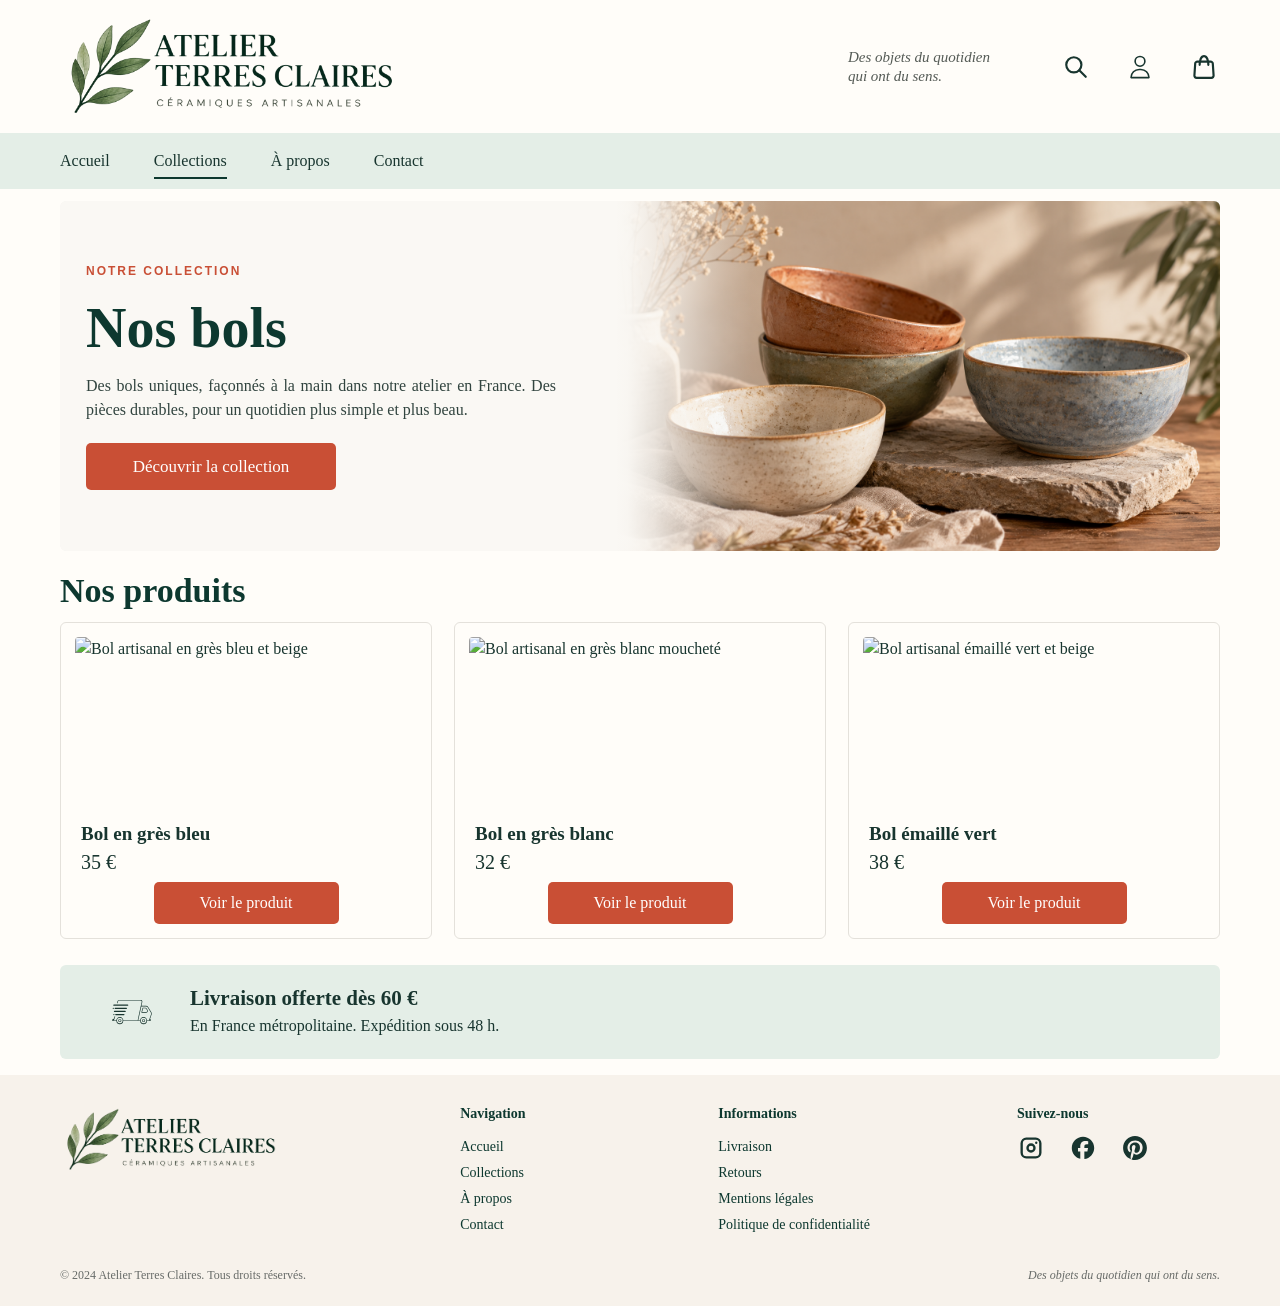
==== index.html @ c50631d5 "Ajout initial de la maquette Terres Claires" ====
<!doctype html>
<html lang="fr">
  <head>
    <meta charset="UTF-8" />
    <meta name="viewport" content="width=device-width, initial-scale=1" />
    <meta
      name="description"
      content="Découvrez la collection de bols artisanaux Atelier Terres Claires, façonnés à la main en France."
    />
    <title>Nos bols | Atelier Terres Claires</title>
    <link rel="stylesheet" href="style.css" />
    <script src="script.js" defer></script>
  </head>
  <body>
    <!-- =====================================================
         HEADER
    ====================================================== -->
    <header class="site-header">
      <!-- ===================================================
           PARTIE SUPÉRIEURE HEADER
      ==================================================== -->
      <div class="header-top">
        <!-- Logo -->
        <a
          href="index.html"
          class="header-logo"
          aria-label="Retour à l'accueil - Atelier Terres Claires"
        >
          <img
            src="images/logo-detoure.png"
            alt="Atelier Terres Claires - Céramiques artisanales"
          />
        </a>
        <!-- Signature -->
        <p class="header-signature">
          Des objets du quotidien<br />
          qui ont du sens.
        </p>
        <!-- =================================================
             ACTIONS UTILISATEUR
        ================================================== -->
        <nav class="header-actions" aria-label="Actions utilisateur">
          <ul>
            <!-- Recherche -->
            <li>
              <a href="#" aria-label="Rechercher">
                <img src="icons/search.svg" alt="" aria-hidden="true" />
              </a>
            </li>
            <!-- Compte utilisateur -->
            <li>
              <a href="#" aria-label="Accéder à mon compte">
                <img src="icons/user.svg" alt="" aria-hidden="true" />
              </a>
            </li>
            <!-- Panier -->
            <li>
              <a href="#" aria-label="Voir mon panier">
                <img src="icons/shopping-bag.svg" alt="" aria-hidden="true" />
              </a>
            </li>
            <!-- =============================================
                 BURGER MOBILE
                 Masqué sur desktop
            ============================================== -->
            <li class="menu-toggle">
              <button
                type="button"
                aria-label="Ouvrir le menu"
                aria-expanded="false"
                aria-controls="navigation-principale"
              >
                <span></span>
                <span></span>
                <span></span>
              </button>
            </li>
          </ul>
        </nav>
      </div>
      <!-- ===================================================
           NAVIGATION PRINCIPALE
      ==================================================== -->
      <nav
        id="navigation-principale"
        class="main-navigation"
        aria-label="Navigation principale"
      >
        <ul>
          <li>
            <a href="index.html"> Accueil </a>
          </li>

          <li>
            <a href="index.html" aria-current="page"> Collections </a>
          </li>

          <li>
            <a href="a-propos.html"> À propos </a>
          </li>

          <li>
            <a href="contact.html"> Contact </a>
          </li>
        </ul>
      </nav>
    </header>
    <!-- =====================================================
         CONTENU PRINCIPAL
    ====================================================== -->
    <main>
      <!-- ===================================================
           HERO / PRÉSENTATION COLLECTION
      ==================================================== -->
      <section class="collection-hero" aria-labelledby="collection-title">
        <!-- Contenu du hero -->
        <div class="collection-hero-content">
          <p class="collection-label">Notre collection</p>
          <h1 id="collection-title">Nos bols</h1>
          <p class="collection-description">
            Des bols uniques, façonnés à la main dans notre atelier en France.
            Des pièces durables, pour un quotidien plus simple et plus beau.
          </p>
          <a href="#produits" class="button button-primary">
            Découvrir la collection
          </a>
        </div>
        <!-- Image hero -->
        <figure class="collection-hero-image">
          <img
            src="images/decouvrir-collection.png"
            alt="Collection de bols artisanaux en céramique dans un décor naturel"
          />
        </figure>
      </section>
      <!-- ===================================================
           PRODUITS
      ==================================================== -->
      <section
        id="produits"
        class="products-section"
        aria-labelledby="products-title"
      >
        <h2 id="products-title">Nos produits</h2>
        <div class="products-grid">
          <!-- =================================================
               PRODUIT 1
          ================================================== -->
          <article class="product-card">
            <figure>
              <img
                src="images/bol-bleu-beige.png"
                alt="Bol artisanal en grès bleu et beige"
              />
            </figure>
            <h3>Bol en grès bleu</h3>
            <p class="product-price">35 €</p>
            <a
              href="product.html"
              class="button button-product"
              aria-label="Voir le produit Bol en grès bleu"
            >
              Voir le produit
            </a>
          </article>
          <!-- =================================================
               PRODUIT 2
          ================================================== -->
          <article class="product-card">
            <figure>
              <img
                src="images/bol-blanc-mouchete.png"
                alt="Bol artisanal en grès blanc moucheté"
              />
            </figure>
            <h3>Bol en grès blanc</h3>
            <p class="product-price">32 €</p>
            <a
              href="#"
              class="button button-product"
              aria-label="Voir le produit Bol en grès blanc"
            >
              Voir le produit
            </a>
          </article>
          <!-- =================================================
               PRODUIT 3
          ================================================== -->
          <article class="product-card">
            <figure>
              <img
                src="images/bol-vert-beige.png"
                alt="Bol artisanal émaillé vert et beige"
              />
            </figure>
            <h3>Bol émaillé vert</h3>
            <p class="product-price">38 €</p>
            <a
              href="#"
              class="button button-product"
              aria-label="Voir le produit Bol émaillé vert"
            >
              Voir le produit
            </a>
          </article>
        </div>
      </section>
      <!-- ===================================================
           INFORMATION LIVRAISON
      ==================================================== -->
      <aside class="delivery-info" aria-labelledby="livraison-titre">
        <!-- Icône -->
        <img
          class="delivery-icon"
          src="icons/truck-delivery.svg"
          alt=""
          aria-hidden="true"
        />
        <!-- Texte -->
        <div class="delivery-content">
          <h2 id="livraison-titre">Livraison offerte dès 60 €</h2>
          <p>En France métropolitaine. Expédition sous 48 h.</p>
        </div>
      </aside>
    </main>
    <!-- =====================================================
         FOOTER
    ====================================================== -->
    <footer class="site-footer">
      <!-- ===================================================
           PARTIE PRINCIPALE FOOTER
      ==================================================== -->
      <div class="footer-main">
        <!-- =================================================
             1. IDENTITÉ
        ================================================== -->
        <div class="footer-brand">
          <a
            href="index.html"
            aria-label="Retour à l'accueil - Atelier Terres Claires"
          >
            <img
              src="images/logo-detoure.png"
              alt="Atelier Terres Claires - Céramiques artisanales"
            />
          </a>
        </div>
        <!-- =================================================
             2. NAVIGATION
        ================================================== -->
        <nav class="footer-navigation" aria-label="Navigation du pied de page">
          <h2>Navigation</h2>
          <ul>
            <li>
              <a href="index.html"> Accueil </a>
            </li>

            <li>
              <a href="index.html"> Collections </a>
            </li>

            <li>
              <a href="a-propos.html"> À propos </a>
            </li>

            <li>
              <a href="contact.html"> Contact </a>
            </li>
          </ul>
        </nav>
        <!-- =================================================
             3. INFOS
        ================================================== -->
        <nav
          class="footer-information"
          aria-label="Informations légales et pratiques"
        >
          <h2>Informations</h2>
          <ul>
            <li>
              <a href="#"> Livraison </a>
            </li>

            <li>
              <a href="#"> Retours </a>
            </li>

            <li>
              <a href="#"> Mentions légales </a>
            </li>

            <li>
              <a href="#"> Politique de confidentialité </a>
            </li>
          </ul>
        </nav>

        <!-- =================================================
             4. RS
        ================================================== -->
        <div class="footer-social">
          <h2>Suivez-nous</h2>
          <ul>
            <!-- Instagram -->
            <li>
              <a href="#" aria-label="Instagram">
                <img
                  src="icons/brand-instagram.svg"
                  alt=""
                  aria-hidden="true"
                />
              </a>
            </li>
            <!-- Facebook -->
            <li>
              <a href="#" aria-label="Facebook">
                <img src="icons/brand-facebook.svg" alt="" aria-hidden="true" />
              </a>
            </li>
            <!-- Pinterest -->
            <li>
              <a href="#" aria-label="Pinterest">
                <img
                  src="icons/brand-pinterest.svg"
                  alt=""
                  aria-hidden="true"
                />
              </a>
            </li>
          </ul>
        </div>
      </div>

      <!-- ===================================================
           PARTIE INFÉRIEURE FOOTER
      ==================================================== -->
      <div class="footer-bottom">
        <!-- Copyright -->
        <p class="footer-copyright">
          © 2024 Atelier Terres Claires. Tous droits réservés.
        </p>
        <!-- Signature -->
        <p class="footer-signature">Des objets du quotidien qui ont du sens.</p>
      </div>
    </footer>
  </body>
</html>
---- style.css ----
/* ==========================================================
   ATELIER TERRES CLAIRES
   Desktop + Mobile ≤ 650 px
========================================================== */

/* ==========================================================
   1. VARIABLES
========================================================== */

:root {
  --vert-fonce: #0d382f;
  --vert-clair: #e4eee7;
  --terracotta: #c94f35;
  --terracotta-hover: #ad402d;
  --blanc-casse: #fffdf9;
  --hero-bg: #faf8f4;
  --beige-footer: #f7f2eb;
  --texte: #18352f;
  --texte-secondaire: #555b56;
  --bordure: #e4e1db;
  --largeur-contenu: 1160px;
}
/* ==========================================================
   2. BASE / RESET
========================================================== */
*,
*::before,
*::after {
  box-sizing: border-box;
}

html {
  scroll-behavior: smooth;
}

body {
  margin: 0;
  background: var(--blanc-casse);
  color: var(--texte);
  font-family: Georgia, "Times New Roman", serif;
  font-size: 16px;
  line-height: 1.5;
}

img {
  display: block;
  max-width: 100%;
}

figure,
h1,
h2,
h3,
p {
  margin: 0;
}

ul {
  margin: 0;
  padding: 0;
  list-style: none;
}

a {
  color: inherit;
  text-decoration: none;
}

/* ==========================================================
   3. ACCESSIBILITÉ
========================================================== */
a:focus-visible,
button:focus-visible {
  outline: 3px solid var(--terracotta);
  outline-offset: 3px;
}

/* ==========================================================
   4. HEADER
========================================================== */
.site-header {
  width: 100%;
  background: var(--blanc-casse);
}

.header-top {
  width: 100%;
  max-width: var(--largeur-contenu);
  min-height: 112px;
  margin: 0 auto;
  padding: 10px 0;
  display: grid;
  grid-template-columns: 1fr auto auto;
  align-items: center;
  gap: 70px;
}

/* Logo */
.header-logo {
  display: block;
  width: 340px;
  max-width: 100%;
}

.header-logo img {
  width: 100%;
  height: auto;
}

/* Signature */

.header-signature {
  color: var(--texte-secondaire);
  font-size: 15px;
  font-style: italic;
  line-height: 1.25;
  white-space: nowrap;
}

/* ==========================================================
   5. ACTIONS HEADER
========================================================== */

.header-actions ul {
  display: flex;
  align-items: center;
  gap: 32px;
}

.header-actions li:not(.menu-toggle) {
  display: flex;
  align-items: center;
}

.header-actions a {
  width: 32px;
  height: 32px;
  display: flex;
  align-items: center;
  justify-content: center;
}

.header-actions img {
  width: 26px;
  height: 26px;
  object-fit: contain;
}

/* ==========================================================
   6. BURGER
========================================================== */

/* Caché sur desktop */

.header-actions .menu-toggle {
  display: none !important;
}

.menu-toggle button {
  width: 30px;
  height: 30px;
  margin: 0;
  padding: 3px;
  display: flex;
  flex-direction: column;
  justify-content: space-around;
  background: transparent;
  border: 0;
  cursor: pointer;
}

.menu-toggle span {
  display: block;
  width: 100%;
  height: 2px;
  background: var(--vert-fonce);
}

/* ==========================================================
   7. NAVIGATION PRINCIPALE
========================================================== */

.main-navigation {
  width: 100%;
  background: var(--vert-clair);
}

.main-navigation ul {
  width: 100%;
  max-width: var(--largeur-contenu);
  height: 56px;
  margin: 0 auto;
  display: flex;
  align-items: center;
  gap: 44px;
}

.main-navigation li {
  height: 100%;
  display: flex;
  align-items: center;
}

.main-navigation a {
  position: relative;
  height: 100%;
  display: flex;
  align-items: center;
  font-size: 16px;
}

.main-navigation a[aria-current="page"]::after {
  content: "";
  position: absolute;
  right: 0;
  bottom: 10px;
  left: 0;
  height: 2px;
  background: var(--vert-fonce);
}

/* ==========================================================
   8. CONTENU PRINCIPAL
========================================================== */

main {
  width: 100%;
  max-width: var(--largeur-contenu);
  margin: 0 auto;
  padding: 12px 0 16px;
}

/* ==========================================================
   9. HERO
========================================================== */

.collection-hero {
  position: relative;
  width: 100%;
  height: 350px;
  display: grid;
  grid-template-columns: 48% 52%;
  overflow: hidden;
  background: var(--hero-bg);
  border-radius: 6px;
}

/* Contenu */

.collection-hero-content {
  position: relative;
  z-index: 3;
  padding: 36px 26px;
  display: flex;
  flex-direction: column;
  align-items: flex-start;
  justify-content: center;
  background: var(--hero-bg);
}

.collection-label {
  margin-bottom: 20px;
  color: var(--terracotta);
  font-family: Arial, Helvetica, sans-serif;
  font-size: 12px;
  font-weight: 700;
  letter-spacing: 2px;
  text-transform: uppercase;
}

.collection-hero h1 {
  margin-bottom: 18px;
  color: var(--vert-fonce);
  font-size: 56px;
  line-height: 1;
}

.collection-description {
  max-width: 470px;
  margin-bottom: 22px;
  color: #31443f;
  font-size: 16px;
  line-height: 1.45;
  text-align: justify;
}

/* Image */

.collection-hero-image {
  position: relative;
  width: calc(100% + 2px);
  height: 100%;
  margin-left: -2px;
  overflow: hidden;
}

.collection-hero-image img {
  width: 100%;
  height: 100%;
  object-fit: cover;
  object-position: center;
}

/* Fondu */
.collection-hero-image::before {
  content: "";
  position: absolute;
  z-index: 2;
  top: 0;
  bottom: 0;
  left: 0;
  width: 160px;
  pointer-events: none;
  background: linear-gradient(
    to right,
    var(--hero-bg) 0%,
    rgba(250, 248, 244, 0.98) 8%,
    rgba(250, 248, 244, 0.85) 25%,
    rgba(250, 248, 244, 0.6) 45%,
    rgba(250, 248, 244, 0.3) 68%,
    rgba(250, 248, 244, 0.1) 85%,
    transparent 100%
  );
}

/* ==========================================================
   10. BOUTONS
========================================================== */

.button {
  display: inline-flex;
  align-items: center;
  justify-content: center;
  border-radius: 5px;
}

.button-primary,
.button-product {
  background: var(--terracotta);
  color: #fff;
}

.button-primary {
  min-width: 250px;
  padding: 11px 24px;
  font-size: 17px;
}

/* ==========================================================
   11. PRODUITS
========================================================== */

.products-section {
  padding-top: 20px;
}

.products-section > h2 {
  margin-bottom: 10px;
  color: var(--vert-fonce);
  font-size: 34px;
  line-height: 1.2;
}

.products-grid {
  display: grid;
  grid-template-columns: repeat(3, 1fr);
  gap: 22px;
}

/* Carte */

.product-card {
  padding: 14px;
  display: flex;
  flex-direction: column;
  background: var(--blanc-casse);
  border: 1px solid var(--bordure);
  border-radius: 6px;
}

.product-card figure {
  width: 100%;
  height: 175px;
  margin-bottom: 10px;
  overflow: hidden;
  border-radius: 4px;
}

.product-card figure img {
  width: 100%;
  height: 100%;
  object-fit: cover;
}

.product-card h3 {
  margin: 0 6px 2px;
  font-size: 19px;
  line-height: 1.3;
}

.product-price {
  margin: 0 6px 7px;
  font-size: 20px;
  line-height: 1.3;
}

.button-product {
  min-width: 185px;
  margin: auto auto 0;
  padding: 9px 24px;
  font-size: 16px;
}

/* ==========================================================
   12. LIVRAISON
========================================================== */

.delivery-info {
  width: 100%;
  margin-top: 26px;
  padding: 17px 42px;
  display: flex;
  align-items: center;
  gap: 28px;
  background: var(--vert-clair);
  border-radius: 6px;
}

.delivery-icon {
  width: 60px;
  height: 60px;
  flex-shrink: 0;
  object-fit: contain;
}

.delivery-content h2 {
  margin-bottom: 2px;
  font-size: 21px;
  line-height: 1.3;
}

.delivery-content p {
  font-size: 16px;
}
/* ==========================================================
   PAGE PRODUIT — DESKTOP
========================================================== */

.product-page {
  width: 100%;
  max-width: var(--largeur-contenu);
  margin: 0 auto;
  padding: 28px 0 16px;
}

/* Produit : image gauche / informations droite */

.product-detail {
  display: grid;
  grid-template-columns: minmax(0, 56fr) minmax(0, 44fr);
  gap: 48px;
  align-items: start;
}

/* Image */

.product-detail-image {
  width: 100%;
  height: 420px;
  overflow: hidden;
  border-radius: 5px;
}

.product-detail-image img {
  width: 100%;
  height: 100%;
  object-fit: cover;
}

/* Informations */

.product-detail-content {
  padding-top: 2px;
}

.product-category {
  margin-bottom: 14px;
  color: var(--terracotta);
  font-family: Arial, Helvetica, sans-serif;
  font-size: 12px;
  font-weight: 700;
  letter-spacing: 2px;
  text-transform: uppercase;
}

.product-detail-content h1 {
  margin-bottom: 4px;
  color: var(--vert-fonce);
  font-size: 48px;
  line-height: 1.1;
}

.product-detail-price {
  margin-bottom: 18px;
  color: var(--vert-fonce);
  font-size: 30px;
  line-height: 1.2;
}

.product-description {
  margin-bottom: 28px;
  color: #31443f;
  font-size: 16px;
  line-height: 1.45;
}

/* Achat */

.product-purchase {
  display: grid;
  grid-template-columns: 145px 1fr;
  gap: 22px;
  align-items: end;
}

.quantity-wrapper label {
  display: block;
  margin-bottom: 6px;
  font-size: 15px;
}

.quantity-selector {
  height: 48px;
  display: grid;
  grid-template-columns: 1fr 1fr 1fr;
  border: 1px solid var(--bordure);
  border-radius: 4px;
  overflow: hidden;
}

.quantity-selector button,
.quantity-selector input {
  width: 100%;
  height: 100%;
  padding: 0;
  background: var(--blanc-casse);
  color: var(--vert-fonce);
  border: 0;
  font: inherit;
  text-align: center;
}

.quantity-selector button {
  font-size: 24px;
  cursor: pointer;
}

.quantity-selector input {
  border-right: 1px solid var(--bordure);
  border-left: 1px solid var(--bordure);
  font-size: 18px;
  font-weight: 700;
}

/* Retire les flèches natives du champ number */

.quantity-selector input::-webkit-outer-spin-button,
.quantity-selector input::-webkit-inner-spin-button {
  margin: 0;
  appearance: none;
}

.quantity-selector input[type="number"] {
  appearance: textfield;
}

/* Bouton panier */

.add-to-cart {
  height: 48px;
  padding: 0 28px;
  display: flex;
  align-items: center;
  justify-content: center;
  gap: 14px;
  background: var(--terracotta);
  color: #fff;
  border: 0;
  border-radius: 5px;
  font-family: inherit;
  font-size: 18px;
  cursor: pointer;
}

.add-to-cart img {
  width: 25px;
  height: 25px;
  filter: brightness(0) invert(1);
}

/* Réassurance */

.product-benefits {
  margin-top: 30px;
  display: grid;
  grid-template-columns: repeat(4, 1fr);
  gap: 12px;
}

.product-benefits li {
  min-width: 0;
  display: flex;
  flex-direction: column;
  align-items: center;
  gap: 6px;
  text-align: center;
  font-size: 14px;
  line-height: 1.25;
}

.product-benefits img {
  width: 40px;
  height: 40px;
  object-fit: contain;
}

/* Accessibilité */

.add-to-cart:focus-visible,
.quantity-selector button:focus-visible,
.quantity-selector input:focus-visible {
  outline: 3px solid var(--terracotta);
  outline-offset: 3px;
}
/* ==========================================================
   13. FOOTER
========================================================== */

.site-footer {
  width: 100%;
  padding: 28px max(16px, calc((100% - var(--largeur-contenu)) / 2)) 22px;
  background: var(--beige-footer);
}

.footer-main {
  width: 100%;
  max-width: var(--largeur-contenu);
  margin: 0 auto;
  display: grid;
  grid-template-columns: 1.7fr 1fr 1.2fr 1fr;
  gap: 55px;
  align-items: start;
}

/* Logo */

.footer-brand img {
  width: 220px;
  height: auto;
}

/* Titres */
.footer-main h2 {
  margin-bottom: 10px;
  font-size: 14px;
  color: var(--vert-fonce);
}

/* Liens */

.footer-main li {
  margin-bottom: 2px;
}

.footer-main a {
  font-size: 14px;
  color: var(--vert-fonce);
}

/* Réseaux sociaux */

.footer-social ul {
  display: flex;
  align-items: center;
  gap: 24px;
}

.footer-social a {
  display: flex;
  align-items: center;
  justify-content: center;
}

.footer-social img {
  width: 28px;
  height: 28px;
  object-fit: contain;
}

/* Bas du footer */

.footer-bottom {
  width: 100%;
  max-width: var(--largeur-contenu);
  margin: 28px auto 0;
  display: flex;
  align-items: flex-end;
  justify-content: space-between;
  gap: 30px;
}

.footer-bottom p {
  color: #676b68;
  font-size: 12px;
}

.footer-signature {
  font-style: italic;
}

/* ==========================================================
   14. ÉTATS INTERACTIFS
========================================================== */

@media (hover: hover) {
  .header-actions a:hover {
    opacity: 0.7;
  }

  .main-navigation a:hover,
  .footer-main nav a:hover {
    text-decoration: underline;
  }

  .button:hover {
    background: var(--terracotta-hover);
  }
}

/* ==========================================================
   15. RÉDUCTION DES ANIMATIONS
========================================================== */

@media (prefers-reduced-motion: reduce) {
  html {
    scroll-behavior: auto;
  }
}

/* ==========================================================
   16. MOBILE — ≤ 650 px
========================================================== */

@media (max-width: 650px) {
  /* ========================================================
     HEADER
  ======================================================== */

  .header-top {
    min-height: 86px;
    padding: 12px 16px;
    display: flex;
    justify-content: space-between;
    gap: 10px;
  }

  .header-logo {
    width: 185px;
    max-width: 50%;
  }

  .header-signature {
    display: none;
  }

  /* Actions */
  .header-actions {
    margin-left: auto;
  }

  .header-actions ul {
    gap: 10px;
  }

  .header-actions a {
    width: 44px;
    height: 44px;
  }

  .header-actions img {
    width: 21px;
    height: 21px;
  }

  /* Burger */

  .header-actions .menu-toggle {
    display: flex !important;

    align-items: center;
    justify-content: center;
  }

  .menu-toggle button {
    width: 44px;
    height: 44px;
    padding: 10px;
    display: flex;
  }

  /* Navigation mobile fermée */
  .main-navigation {
    display: none;
  }

  /* Navigation mobile ouverte */
  .main-navigation.is-open {
    display: block;
    background: var(--vert-clair);
    border-top: 1px solid var(--bordure);
  }

  .main-navigation ul {
    width: 100%;
    height: auto;
    padding: 8px 16px 12px;

    display: flex;
    flex-direction: column;
    align-items: stretch;
    gap: 0;
  }

  .main-navigation li {
    width: 100%;
    height: auto;
  }

  .main-navigation a {
    width: 100%;
    min-height: 30px;

    display: flex;
    align-items: center;

    font-size: 15px;
  }

  .main-navigation li:last-child a {
    border-bottom: 0;
  }

  .main-navigation a[aria-current="page"]::after {
    bottom: 5px;
    width: 70px;
  }
  /* ========================================================
     MAIN
  ======================================================== */
  main {
    max-width: none;
    padding: 0 16px 20px;
  }

  /* ========================================================
     HERO
  ======================================================== */

  .collection-hero {
    width: calc(100% + 32px);
    height: 230px;
    margin-left: -16px;
    display: block;
    border-radius: 0;
  }

  .collection-hero-image {
    position: absolute;
    inset: 0;
    z-index: 1;
    width: 100%;
    height: 100%;
    margin: 0;
  }

  .collection-hero-image img {
    width: 100%;
    height: 100%;
    object-fit: cover;
    object-position: 64% center;
  }

  .collection-hero-image::before {
    inset: 0;
    width: 78%;
    height: 100%;

    background: linear-gradient(
      to right,
      rgba(250, 248, 244, 1) 0%,
      rgba(250, 248, 244, 0.99) 22%,
      rgba(250, 248, 244, 0.92) 40%,
      rgba(250, 248, 244, 0.72) 58%,
      rgba(250, 248, 244, 0.42) 75%,
      rgba(250, 248, 244, 0.15) 90%,
      transparent 100%
    );
  }

  /* Contenu hero */

  .collection-hero-content {
    width: 65%;
    height: 100%;
    padding: 16px 0 12px 18px;
    justify-content: flex-start;
    background: transparent;
  }

  .collection-label {
    margin-bottom: 7px;
    font-size: 10px;
    letter-spacing: 2px;
    white-space: nowrap;
  }

  .collection-hero h1 {
    margin-bottom: 9px;
    font-size: 28px;
    white-space: nowrap;
  }

  .collection-description {
    width: 190px;
    max-width: 100%;
    margin-bottom: 11px;
    font-size: 12px;
    line-height: 1.4;
    text-align: justify;
  }

  .button-primary {
    min-width: 0;
    padding: 9px 16px;
    font-size: 13px;
    white-space: nowrap;
  }

  /* ========================================================
     PRODUITS
  ======================================================== */
  .products-section {
    padding-top: 12px;
  }

  .products-section > h2 {
    margin-bottom: 10px;
    font-size: 23px;
    line-height: 1.15;
  }

  .products-grid {
    grid-template-columns: 1fr;
    gap: 10px;
  }

  /* Carte horizontale */

  .product-card {
    min-height: 150px;
    padding: 9px;
    display: grid;
    grid-template-columns: minmax(0, 46%) minmax(0, 54%);
    grid-template-rows: auto auto 1fr;
    column-gap: 10px;
  }

  .product-card figure {
    height: 130px;
    margin: 0;
    grid-column: 1;
    grid-row: 1 / 4;
  }

  .product-card h3 {
    margin: 4px 0 2px;
    grid-column: 2;
    grid-row: 1;
    font-size: 16px;
  }

  .product-price {
    margin: 0;
    grid-column: 2;
    grid-row: 2;
    font-size: 17px;
  }

  .button-product {
    width: 100%;
    min-width: 0;
    margin: 8px 0 0;
    padding: 9px 6px;
    grid-column: 2;
    grid-row: 3;
    align-self: end;
    font-size: 14px;
  }

  /* ========================================================
     LIVRAISON
  ======================================================== */

  .delivery-info {
    margin-top: 12px;
    padding: 13px 15px;
    gap: 14px;
  }

  .delivery-icon {
    width: 44px;
    height: 44px;
  }

  .delivery-content {
    min-width: 0;
  }

  .delivery-content h2 {
    margin-bottom: 3px;
    font-size: 16px;
    line-height: 1.25;
  }

  .delivery-content p {
    font-size: 12px;
    line-height: 1.35;
  }

  /* ========================================================
     FOOTER
  ======================================================== */

  .site-footer {
    padding: 22px 16px 16px;
  }

  .footer-main {
    display: grid;
    grid-template-columns: minmax(0, 1fr) auto;
    gap: 22px 14px;
    align-items: center;
  }

  /* Logo */

  .footer-brand {
    grid-column: 1;
    grid-row: 1;
  }

  .footer-brand img {
    width: 170px;
  }

  /* Réseaux sociaux */

  .footer-social {
    grid-column: 2;
    grid-row: 1;
  }

  .footer-social h2 {
    display: none;
  }

  .footer-social ul {
    gap: 1px;
  }

  .footer-social a {
    width: 44px;
    height: 44px;
  }

  .footer-social img {
    width: 24px;
    height: 24px;
  }

  .footer-social img[src*="pinterest"] {
    width: 20px;
    height: 20px;
  }

  /* Navigation footer */

  .footer-navigation {
    width: 100%;
    padding: 0 60px;
    grid-column: 1 / -1;
    grid-row: 2;
  }

  .footer-navigation h2 {
    display: none;
  }

  .footer-navigation ul {
    display: flex;
    align-items: center;
    justify-content: space-between;
    gap: 12px;
  }

  .footer-navigation li {
    margin: 0;
  }

  .footer-navigation a {
    min-height: 44px;
    display: flex;
    align-items: center;
    font-size: 12px;
    white-space: nowrap;
  }

  /* Informations secondaires masquées en mobile */
  .footer-information {
    display: none;
  }

  /* Bas du footer */
  .footer-bottom {
    margin-top: 12px;
    padding-top: 14px;
    justify-content: center;
    border-top: 1px solid #d6d2cc;
  }

  .footer-copyright {
    width: 100%;
    font-size: 5px;
    text-align: center;
  }

  .footer-signature {
    display: none;
  }
  /* ========================================================
   PAGE PRODUIT — MOBILE
======================================================== */
  .product-page {
    width: 100%;
    padding: 0 16px 8px;
    overflow-x: hidden;
  }

  /* Produit */

  .product-detail {
    width: 100%;
    margin: 0;
    display: block;
  }

  /* Image produit */

  .product-detail-image {
    width: calc(100% + 32px);
    height: 235px;
    margin-left: -16px;
    border-radius: 0;
  }

  .product-detail-image img {
    width: 100%;
    height: 100%;
    object-fit: cover;
    object-position: center 55%;
  }

  /* Informations produit */

  .product-detail-content {
    width: 100%;
    padding: 14px 0 0;
  }

  .product-category {
    margin-bottom: 4px;
    font-size: 10px;
    letter-spacing: 1.5px;
  }

  .product-detail-content h1 {
    margin-bottom: 2px;
    font-size: 27px;
    line-height: 1.1;
  }

  .product-detail-price {
    margin-bottom: 8px;
    font-size: 23px;
  }

  .product-description {
    margin-bottom: 14px;
    font-size: 13px;
    line-height: 1.4;
  }

  /* Achat */

  .product-purchase {
    display: grid;
    grid-template-columns: 120px 1fr;
    gap: 14px;
    align-items: end;
  }

  .quantity-wrapper label {
    margin-bottom: 5px;
    font-size: 13px;
  }

  .quantity-selector {
    height: 42px;
  }

  .quantity-selector button {
    font-size: 20px;
  }

  .quantity-selector input {
    font-size: 16px;
  }

  .add-to-cart {
    height: 42px;
    padding: 0 12px;
    gap: 7px;
    font-size: 14px;
  }

  .add-to-cart img {
    width: 20px;
    height: 20px;
  }

  /* Réassurance */

  .product-benefits {
    margin-top: 18px;
    grid-template-columns: repeat(4, 1fr);
    gap: 4px;
  }

  .product-benefits li {
    gap: 4px;
    font-size: 10px;
    line-height: 1.2;
  }

  .product-benefits img {
    width: 30px;
    height: 30px;
    object-fit: contain;
  }
  /* Livraison */

  .product-page .delivery-info {
    width: 100%;
    margin-top: 16px;
    padding: 10px 12px;
  }
  .product-page .delivery-icon {
    width: 38px;
    height: 38px;
  }

  .product-page .delivery-content h2 {
    font-size: 15px;
  }

  .product-page .delivery-content p {
    font-size: 11px;
  }
/* ========================================================
   FOOTER FICHE PRODUIT — MOBILE
======================================================== */

.product-body .site-footer {
  margin-top: 12px;
  padding: 0 16px;
  background: var(--blanc-casse);
}

.product-body .footer-main {
  display: none;
}

.product-body .footer-bottom {
  width: 100%;
  margin: 0;
  padding: 12px 0 16px;

  display: flex;
  justify-content: center;

  border-top: 1px solid var(--bordure);
}

.product-body .footer-bottom p:first-child {
  margin: 0;

  font-size: 11px;
  line-height: 1.3;
  text-align: center;
}

.product-body .footer-bottom p:last-child {
  display: none;
}
}
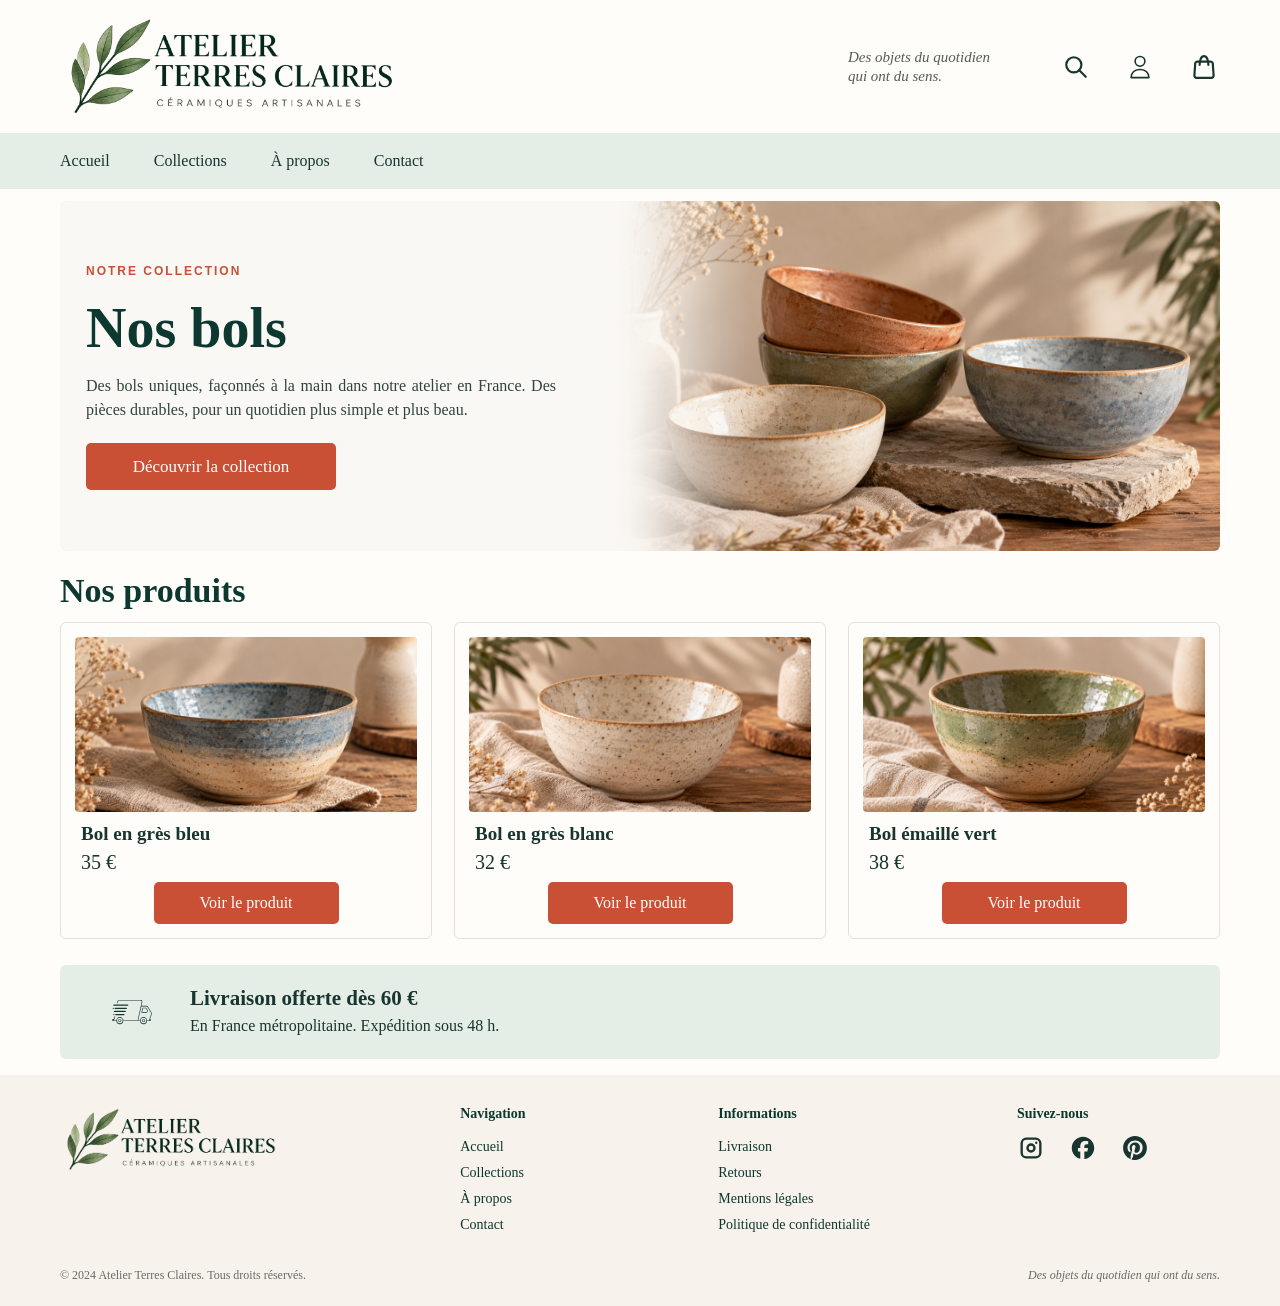
==== commit 4753a60e: "Correction des images et de la navigation" ====
--- a/index.html
+++ b/index.html
@@ -92,7 +92,7 @@
           </li>
 
           <li>
-            <a href="index.html" aria-current="page"> Collections </a>
+            <a href="index.html"> Collections </a>
           </li>
 
           <li>
@@ -149,7 +149,7 @@
           <article class="product-card">
             <figure>
               <img
-                src="images/bol-bleu-beige.png"
+                src="images/Bol-bleu-beige.png"
                 alt="Bol artisanal en grès bleu et beige"
               />
             </figure>
@@ -169,7 +169,7 @@
           <article class="product-card">
             <figure>
               <img
-                src="images/bol-blanc-mouchete.png"
+                src="images/Bol-blanc-mouchete.png"
                 alt="Bol artisanal en grès blanc moucheté"
               />
             </figure>
@@ -189,7 +189,7 @@
           <article class="product-card">
             <figure>
               <img
-                src="images/bol-vert-beige.png"
+                src="images/Bol-vert-beige.png"
                 alt="Bol artisanal émaillé vert et beige"
               />
             </figure>
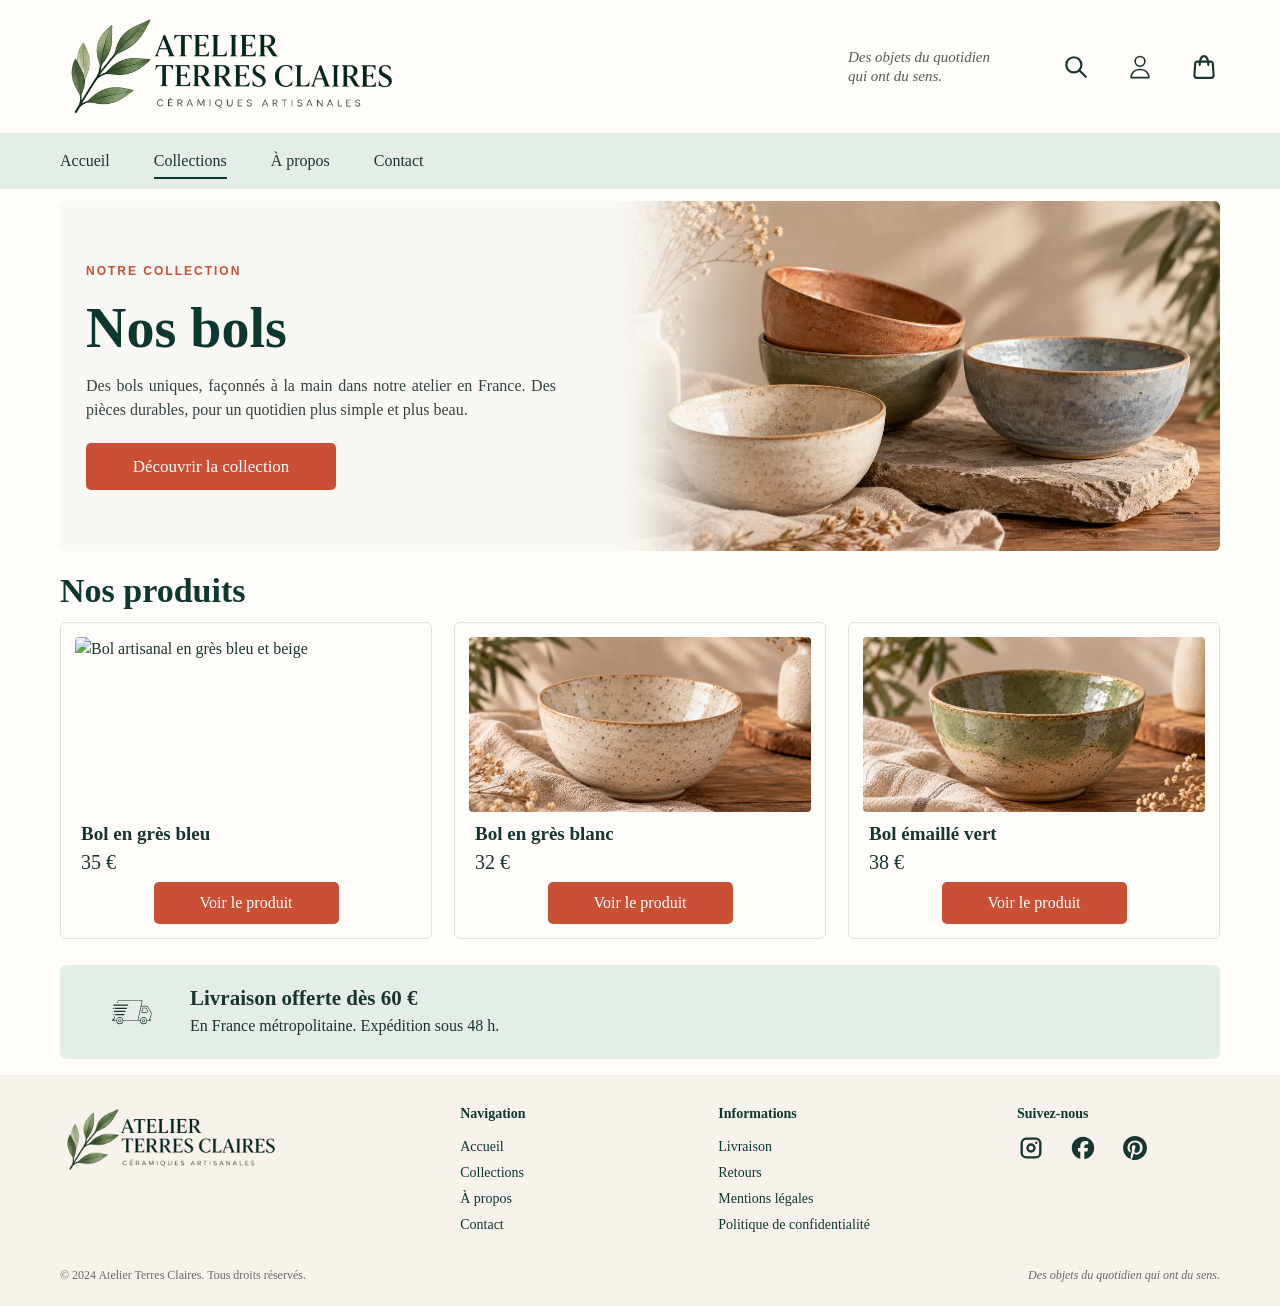
==== commit 6b8fcac9: "Remplacement maquette HTML CSS JS - TP Bloc 3" ====
--- a/index.html
+++ b/index.html
@@ -27,7 +27,7 @@
           aria-label="Retour à l'accueil - Atelier Terres Claires"
         >
           <img
-            src="images/logo-detoure.png"
+            src="images/logo-detoure.webp"
             alt="Atelier Terres Claires - Céramiques artisanales"
           />
         </a>
@@ -92,7 +92,7 @@
           </li>
 
           <li>
-            <a href="index.html"> Collections </a>
+            <a href="collections.html" aria-current="page"> Collections </a>
           </li>
 
           <li>
@@ -128,7 +128,7 @@
         <!-- Image hero -->
         <figure class="collection-hero-image">
           <img
-            src="images/decouvrir-collection.png"
+            src="images/decouvrir-collection.webp"
             alt="Collection de bols artisanaux en céramique dans un décor naturel"
           />
         </figure>
@@ -149,7 +149,7 @@
           <article class="product-card">
             <figure>
               <img
-                src="images/Bol-bleu-beige.png"
+                src="images/bol-bleu-beige.webp"
                 alt="Bol artisanal en grès bleu et beige"
               />
             </figure>
@@ -169,7 +169,7 @@
           <article class="product-card">
             <figure>
               <img
-                src="images/Bol-blanc-mouchete.png"
+                src="images/Bol-blanc-mouchete.webp"
                 alt="Bol artisanal en grès blanc moucheté"
               />
             </figure>
@@ -189,7 +189,7 @@
           <article class="product-card">
             <figure>
               <img
-                src="images/Bol-vert-beige.png"
+                src="images/Bol-vert-beige.webp"
                 alt="Bol artisanal émaillé vert et beige"
               />
             </figure>
@@ -240,7 +240,7 @@
             aria-label="Retour à l'accueil - Atelier Terres Claires"
           >
             <img
-              src="images/logo-detoure.png"
+              src="images/logo-detoure.webp"
               alt="Atelier Terres Claires - Céramiques artisanales"
             />
           </a>
@@ -256,7 +256,7 @@
             </li>
 
             <li>
-              <a href="index.html"> Collections </a>
+              <a href="collections.html"> Collections </a>
             </li>
 
             <li>
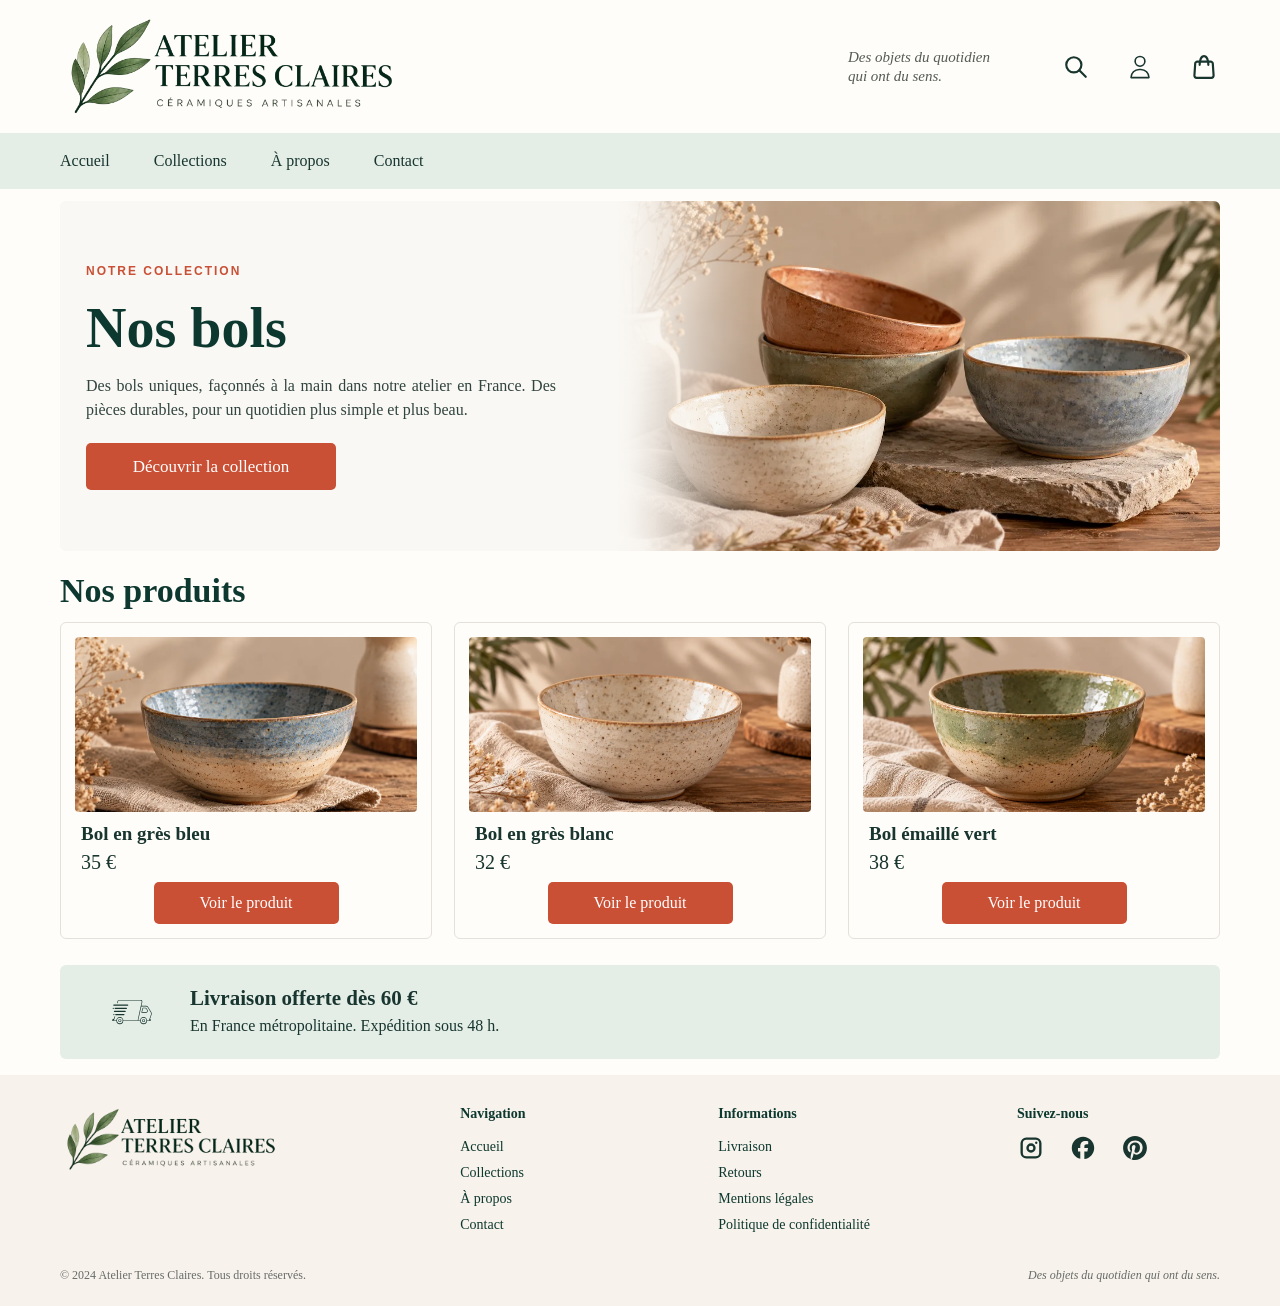
==== commit 42ffad98: "Correction des images et des chemins HTML - Terres Claires" ====
--- a/index.html
+++ b/index.html
@@ -92,7 +92,7 @@
           </li>
 
           <li>
-            <a href="collections.html" aria-current="page"> Collections </a>
+            <a href="index.html"> Collections </a>
           </li>
 
           <li>
@@ -149,7 +149,7 @@
           <article class="product-card">
             <figure>
               <img
-                src="images/bol-bleu-beige.webp"
+                src="images/Bol-bleu-beige.webp"
                 alt="Bol artisanal en grès bleu et beige"
               />
             </figure>
@@ -256,7 +256,7 @@
             </li>
 
             <li>
-              <a href="collections.html"> Collections </a>
+              <a href="index.html"> Collections </a>
             </li>
 
             <li>
